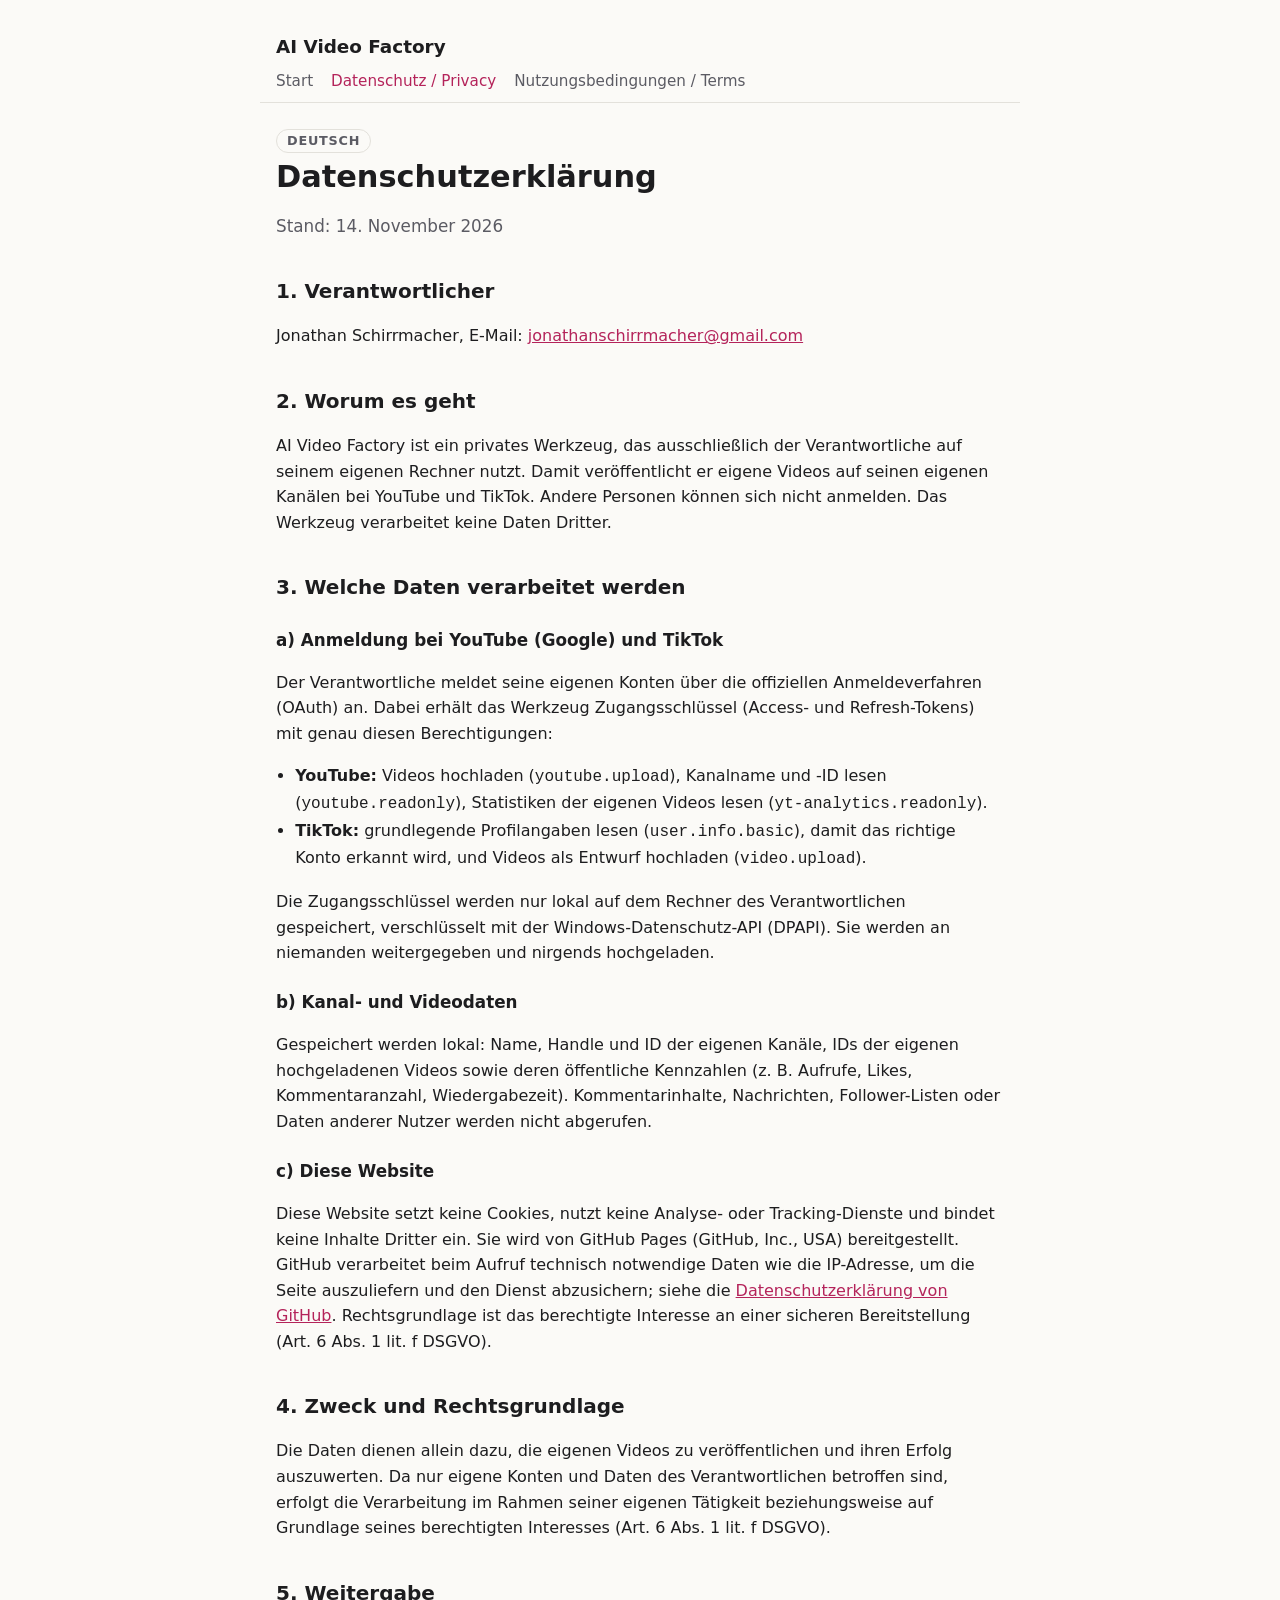
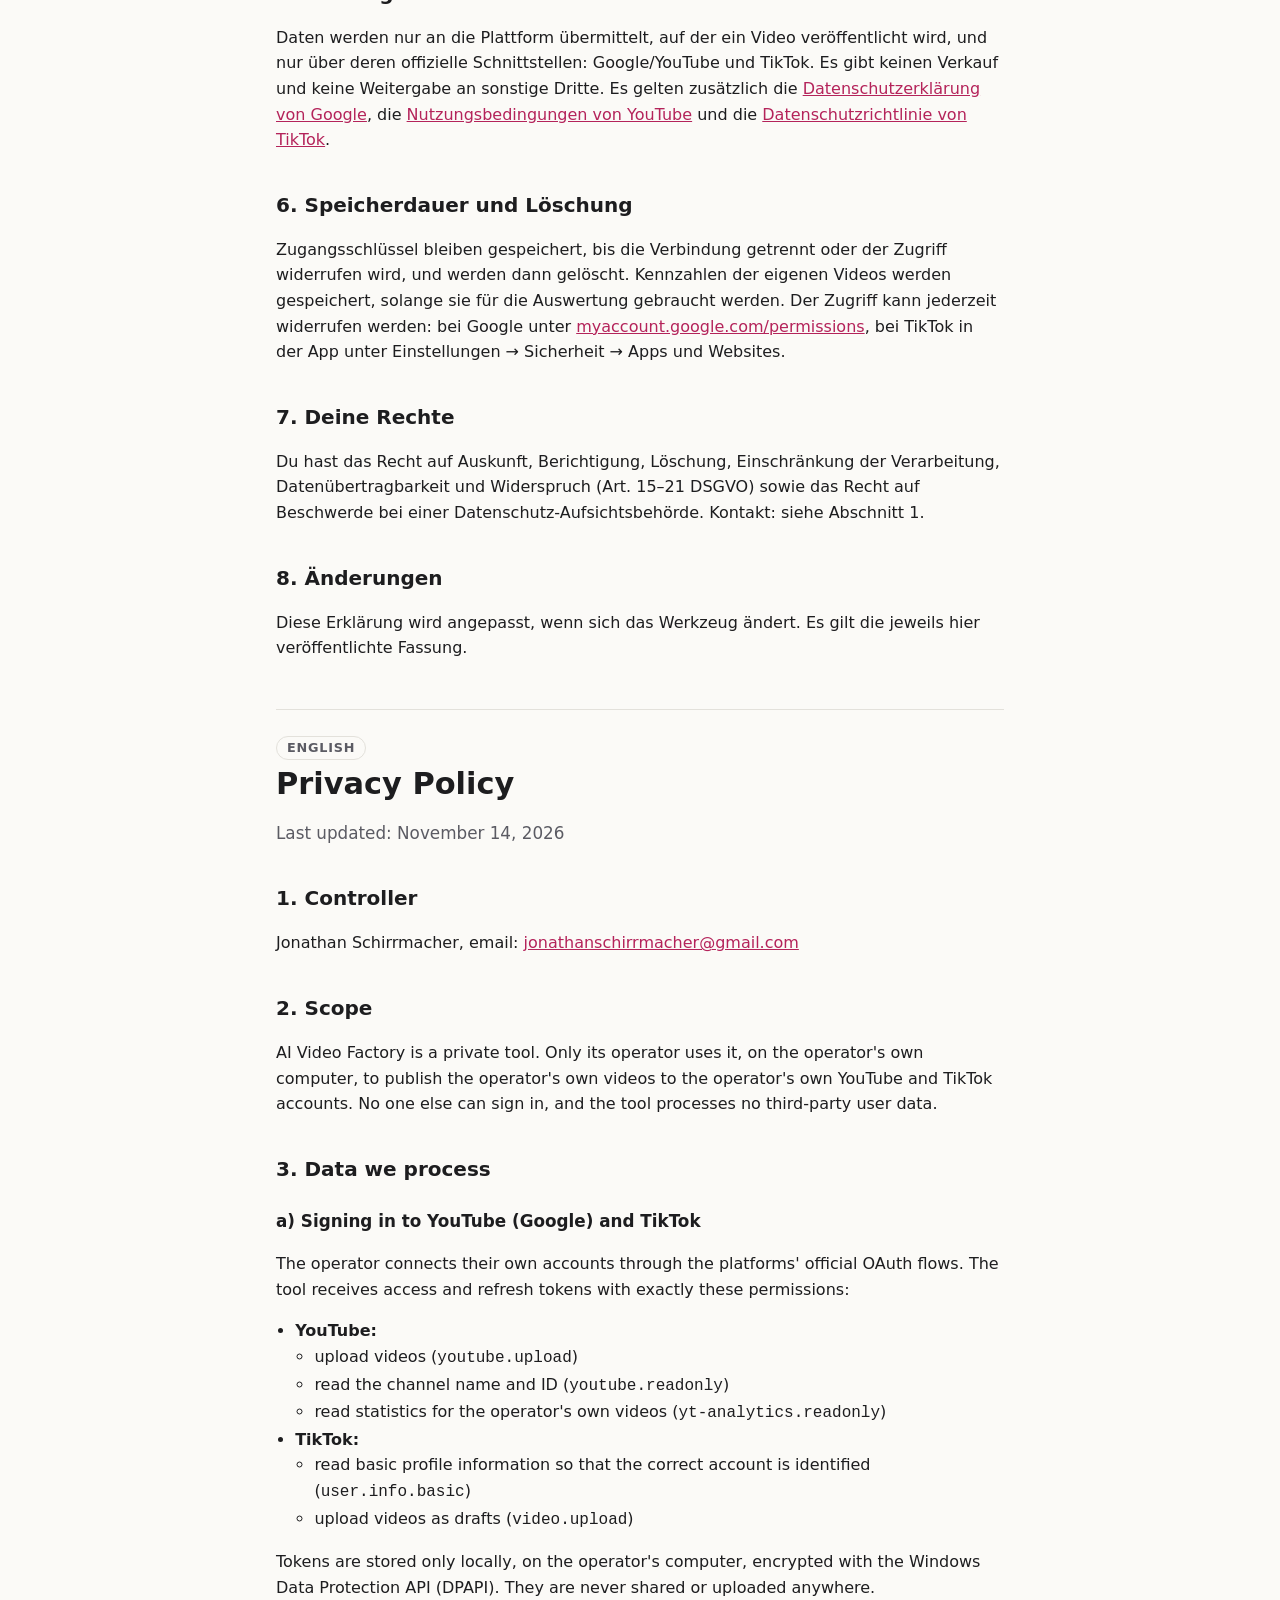
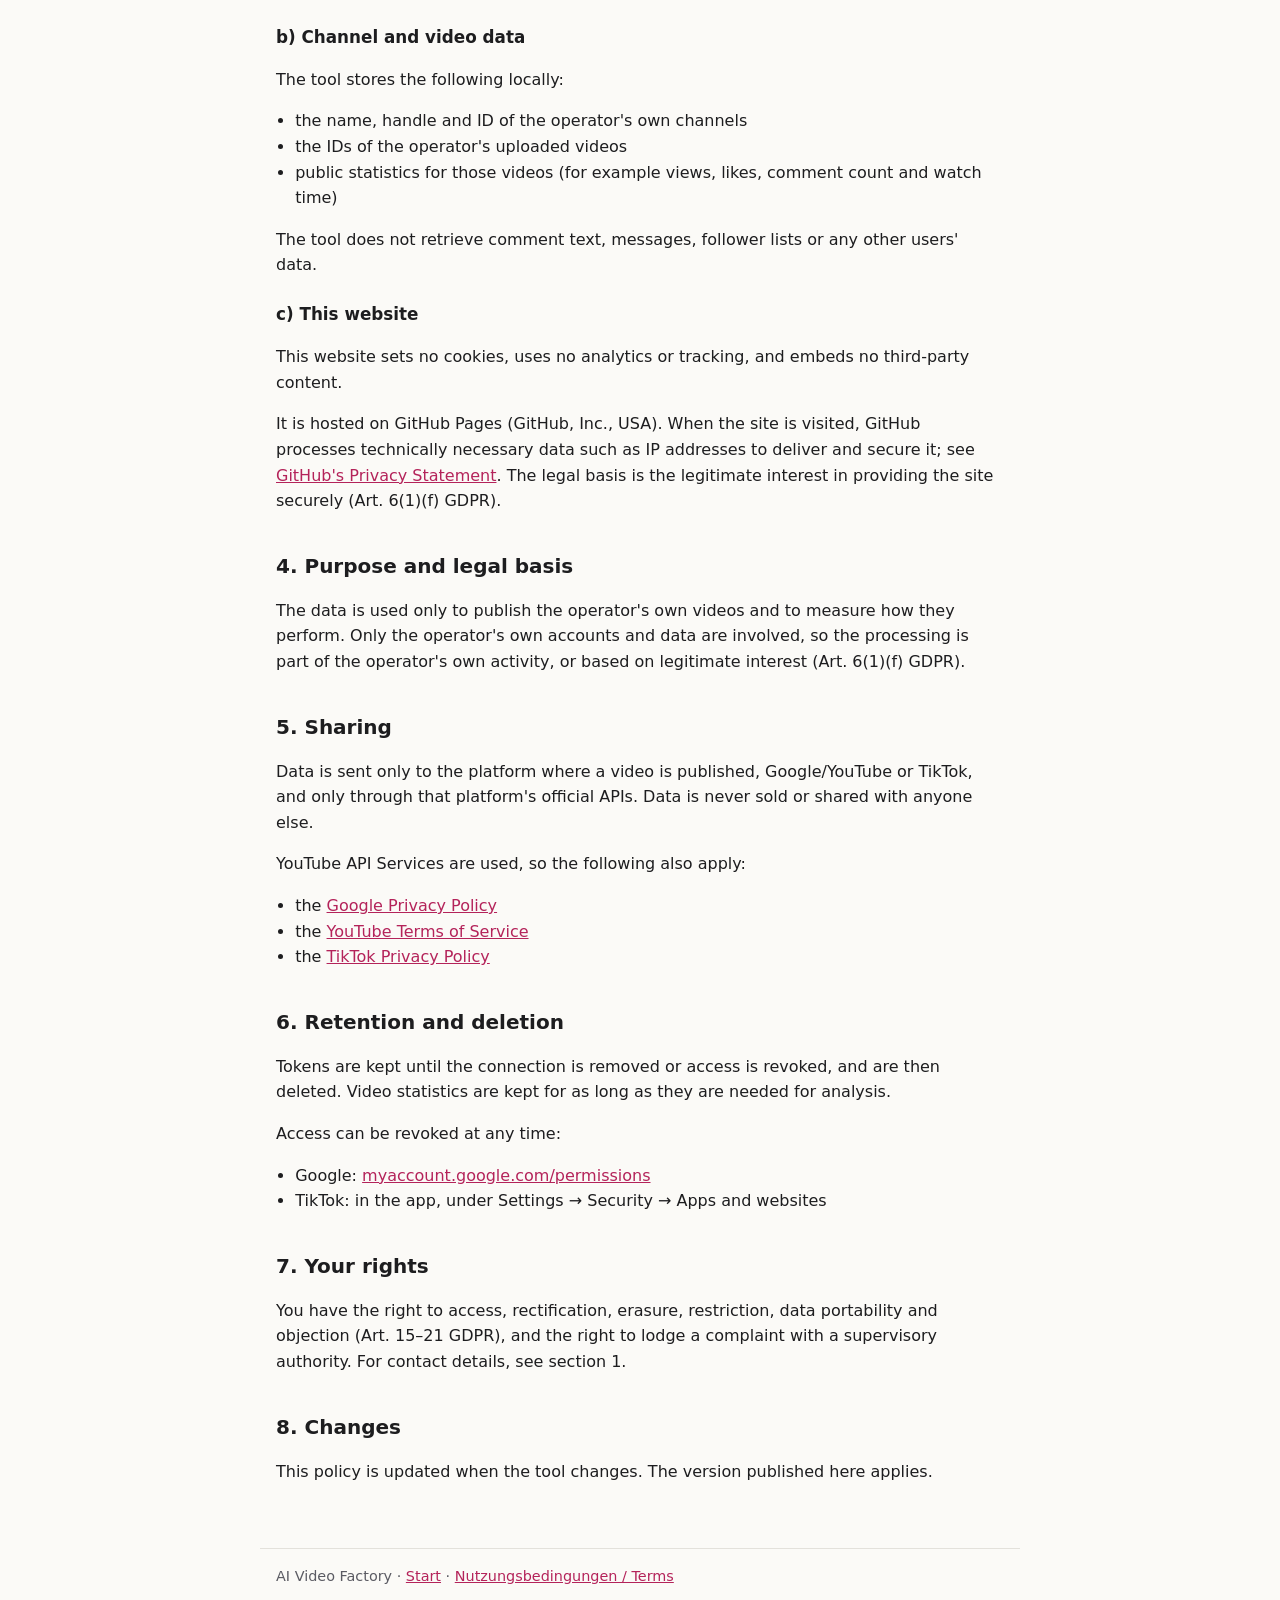
==== privacy.html @ d3d540ed "Website: Start, Datenschutz, Nutzungsbedingungen" ====
<!doctype html>
<html lang="de">
<head>
<meta charset="utf-8">
<meta name="robots" content="noindex, nofollow">
<meta name="viewport" content="width=device-width, initial-scale=1">
<title>Datenschutz – Privacy</title>
<meta name="description" content="Privacy Policy of AI Video Factory.">
<link rel="stylesheet" href="style.css">
</head>
<body>
<header>
  <a class="brand" href="index.html">AI Video Factory</a>
  <nav>
    <a href="index.html">Start</a>
    <a href="privacy.html" aria-current="page">Datenschutz / Privacy</a>
    <a href="terms.html">Nutzungsbedingungen / Terms</a>
  </nav>
</header>
<main>
  <section class="lang-block" lang="de">
    <span class="lang">Deutsch</span>
    <h1>Datenschutzerklärung</h1>
    <p class="lead">Stand: 14. November 2026</p>

    <h2>1. Verantwortlicher</h2>
    <p>Jonathan Schirrmacher, E-Mail: <a href="mailto:jonathanschirrmacher@gmail.com">jonathanschirrmacher@gmail.com</a></p>

    <h2>2. Worum es geht</h2>
    <p>AI Video Factory ist ein privates Werkzeug, das ausschließlich der Verantwortliche auf seinem eigenen Rechner nutzt. Damit veröffentlicht er eigene Videos auf seinen eigenen Kanälen bei YouTube und TikTok. Andere Personen können sich nicht anmelden. Das Werkzeug verarbeitet keine Daten Dritter.</p>

    <h2>3. Welche Daten verarbeitet werden</h2>
    <h3>a) Anmeldung bei YouTube (Google) und TikTok</h3>
    <p>Der Verantwortliche meldet seine eigenen Konten über die offiziellen Anmeldeverfahren (OAuth) an. Dabei erhält das Werkzeug Zugangsschlüssel (Access- und Refresh-Tokens) mit genau diesen Berechtigungen:</p>
    <ul>
      <li><strong>YouTube:</strong> Videos hochladen (<code>youtube.upload</code>), Kanalname und -ID lesen (<code>youtube.readonly</code>), Statistiken der eigenen Videos lesen (<code>yt-analytics.readonly</code>).</li>
      <li><strong>TikTok:</strong> grundlegende Profilangaben lesen (<code>user.info.basic</code>), damit das richtige Konto erkannt wird, und Videos als Entwurf hochladen (<code>video.upload</code>).</li>
    </ul>
    <p>Die Zugangsschlüssel werden nur lokal auf dem Rechner des Verantwortlichen gespeichert, verschlüsselt mit der Windows-Datenschutz-API (DPAPI). Sie werden an niemanden weitergegeben und nirgends hochgeladen.</p>
    <h3>b) Kanal- und Videodaten</h3>
    <p>Gespeichert werden lokal: Name, Handle und ID der eigenen Kanäle, IDs der eigenen hochgeladenen Videos sowie deren öffentliche Kennzahlen (z. B. Aufrufe, Likes, Kommentaranzahl, Wiedergabezeit). Kommentarinhalte, Nachrichten, Follower-Listen oder Daten anderer Nutzer werden nicht abgerufen.</p>
    <h3>c) Diese Website</h3>
    <p>Diese Website setzt keine Cookies, nutzt keine Analyse- oder Tracking-Dienste und bindet keine Inhalte Dritter ein. Sie wird von GitHub Pages (GitHub, Inc., USA) bereitgestellt. GitHub verarbeitet beim Aufruf technisch notwendige Daten wie die IP-Adresse, um die Seite auszuliefern und den Dienst abzusichern; siehe die <a href="https://docs.github.com/de/site-policy/privacy-policies/github-general-privacy-statement">Datenschutzerklärung von GitHub</a>. Rechtsgrundlage ist das berechtigte Interesse an einer sicheren Bereitstellung (Art. 6 Abs. 1 lit. f DSGVO).</p>

    <h2>4. Zweck und Rechtsgrundlage</h2>
    <p>Die Daten dienen allein dazu, die eigenen Videos zu veröffentlichen und ihren Erfolg auszuwerten. Da nur eigene Konten und Daten des Verantwortlichen betroffen sind, erfolgt die Verarbeitung im Rahmen seiner eigenen Tätigkeit beziehungsweise auf Grundlage seines berechtigten Interesses (Art. 6 Abs. 1 lit. f DSGVO).</p>

    <h2>5. Weitergabe</h2>
    <p>Daten werden nur an die Plattform übermittelt, auf der ein Video veröffentlicht wird, und nur über deren offizielle Schnittstellen: Google/YouTube und TikTok. Es gibt keinen Verkauf und keine Weitergabe an sonstige Dritte. Es gelten zusätzlich die <a href="https://policies.google.com/privacy">Datenschutzerklärung von Google</a>, die <a href="https://www.youtube.com/t/terms">Nutzungsbedingungen von YouTube</a> und die <a href="https://www.tiktok.com/legal/privacy-policy-eea">Datenschutzrichtlinie von TikTok</a>.</p>

    <h2>6. Speicherdauer und Löschung</h2>
    <p>Zugangsschlüssel bleiben gespeichert, bis die Verbindung getrennt oder der Zugriff widerrufen wird, und werden dann gelöscht. Kennzahlen der eigenen Videos werden gespeichert, solange sie für die Auswertung gebraucht werden. Der Zugriff kann jederzeit widerrufen werden: bei Google unter <a href="https://myaccount.google.com/permissions">myaccount.google.com/permissions</a>, bei TikTok in der App unter Einstellungen → Sicherheit → Apps und Websites.</p>

    <h2>7. Deine Rechte</h2>
    <p>Du hast das Recht auf Auskunft, Berichtigung, Löschung, Einschränkung der Verarbeitung, Datenübertragbarkeit und Widerspruch (Art. 15–21 DSGVO) sowie das Recht auf Beschwerde bei einer Datenschutz-Aufsichtsbehörde. Kontakt: siehe Abschnitt 1.</p>

    <h2>8. Änderungen</h2>
    <p>Diese Erklärung wird angepasst, wenn sich das Werkzeug ändert. Es gilt die jeweils hier veröffentlichte Fassung.</p>
  </section>

  <section class="lang-block" lang="en">
    <span class="lang">English</span>
    <h1>Privacy Policy</h1>
    <p class="lead">Last updated: November 14, 2026</p>

    <h2>1. Controller</h2>
    <p>Jonathan Schirrmacher, email: <a href="mailto:jonathanschirrmacher@gmail.com">jonathanschirrmacher@gmail.com</a></p>

    <h2>2. Scope</h2>
    <p>AI Video Factory is a private tool. Only its operator uses it, on the operator's own computer, to publish the operator's own videos to the operator's own YouTube and TikTok accounts. No one else can sign in, and the tool processes no third-party user data.</p>

    <h2>3. Data we process</h2>
    <h3>a) Signing in to YouTube (Google) and TikTok</h3>
    <p>The operator connects their own accounts through the platforms' official OAuth flows. The tool receives access and refresh tokens with exactly these permissions:</p>
    <ul>
      <li><strong>YouTube:</strong>
        <ul>
          <li>upload videos (<code>youtube.upload</code>)</li>
          <li>read the channel name and ID (<code>youtube.readonly</code>)</li>
          <li>read statistics for the operator's own videos (<code>yt-analytics.readonly</code>)</li>
        </ul>
      </li>
      <li><strong>TikTok:</strong>
        <ul>
          <li>read basic profile information so that the correct account is identified (<code>user.info.basic</code>)</li>
          <li>upload videos as drafts (<code>video.upload</code>)</li>
        </ul>
      </li>
    </ul>
    <p>Tokens are stored only locally, on the operator's computer, encrypted with the Windows Data Protection API (DPAPI). They are never shared or uploaded anywhere.</p>
    <h3>b) Channel and video data</h3>
    <p>The tool stores the following locally:</p>
    <ul>
      <li>the name, handle and ID of the operator's own channels</li>
      <li>the IDs of the operator's uploaded videos</li>
      <li>public statistics for those videos (for example views, likes, comment count and watch time)</li>
    </ul>
    <p>The tool does not retrieve comment text, messages, follower lists or any other users' data.</p>
    <h3>c) This website</h3>
    <p>This website sets no cookies, uses no analytics or tracking, and embeds no third-party content.</p>
    <p>It is hosted on GitHub Pages (GitHub, Inc., USA). When the site is visited, GitHub processes technically necessary data such as IP addresses to deliver and secure it; see <a href="https://docs.github.com/en/site-policy/privacy-policies/github-general-privacy-statement">GitHub's Privacy Statement</a>. The legal basis is the legitimate interest in providing the site securely (Art. 6(1)(f) GDPR).</p>

    <h2>4. Purpose and legal basis</h2>
    <p>The data is used only to publish the operator's own videos and to measure how they perform. Only the operator's own accounts and data are involved, so the processing is part of the operator's own activity, or based on legitimate interest (Art. 6(1)(f) GDPR).</p>

    <h2>5. Sharing</h2>
    <p>Data is sent only to the platform where a video is published, Google/YouTube or TikTok, and only through that platform's official APIs. Data is never sold or shared with anyone else.</p>
    <p>YouTube API Services are used, so the following also apply:</p>
    <ul>
      <li>the <a href="https://policies.google.com/privacy">Google Privacy Policy</a></li>
      <li>the <a href="https://www.youtube.com/t/terms">YouTube Terms of Service</a></li>
      <li>the <a href="https://www.tiktok.com/legal/privacy-policy-eea">TikTok Privacy Policy</a></li>
    </ul>

    <h2>6. Retention and deletion</h2>
    <p>Tokens are kept until the connection is removed or access is revoked, and are then deleted. Video statistics are kept for as long as they are needed for analysis.</p>
    <p>Access can be revoked at any time:</p>
    <ul>
      <li>Google: <a href="https://myaccount.google.com/permissions">myaccount.google.com/permissions</a></li>
      <li>TikTok: in the app, under Settings → Security → Apps and websites</li>
    </ul>

    <h2>7. Your rights</h2>
    <p>You have the right to access, rectification, erasure, restriction, data portability and objection (Art. 15–21 GDPR), and the right to lodge a complaint with a supervisory authority. For contact details, see section 1.</p>

    <h2>8. Changes</h2>
    <p>This policy is updated when the tool changes. The version published here applies.</p>
  </section>
</main>
<footer>AI Video Factory · <a href="index.html">Start</a> · <a href="terms.html">Nutzungsbedingungen / Terms</a></footer>
</body>
</html>
---- style.css ----
:root {
  --bg: #fbfaf7;
  --fg: #1d1d1f;
  --muted: #5b5b63;
  --line: #e3e1db;
  --accent: #b4235a;
  color-scheme: light dark;
}
@media (prefers-color-scheme: dark) {
  :root {
    --bg: #141416;
    --fg: #ececef;
    --muted: #a3a3ad;
    --line: #2d2d33;
    --accent: #f06a9b;
  }
}
* { box-sizing: border-box; }
body {
  margin: 0;
  background: var(--bg);
  color: var(--fg);
  font: 16px/1.6 system-ui, -apple-system, "Segoe UI", Roboto, sans-serif;
}
main, header, footer { max-width: 760px; margin: 0 auto; padding: 0 16px; }
header { padding-top: 32px; padding-bottom: 8px; border-bottom: 1px solid var(--line); }
header a.brand { color: var(--fg); text-decoration: none; font-weight: 700; font-size: 1.15rem; }
nav { display: flex; flex-wrap: wrap; gap: 4px 18px; margin-top: 8px; }
nav a { color: var(--muted); text-decoration: none; font-size: .95rem; }
nav a:hover, nav a[aria-current] { color: var(--accent); }
main { padding-top: 24px; padding-bottom: 48px; }
h1 { font-size: 1.9rem; line-height: 1.2; margin: .2em 0 .4em; }
h2 { font-size: 1.25rem; margin: 1.8em 0 .4em; }
h3 { font-size: 1.05rem; margin: 1.4em 0 .3em; }
a { color: var(--accent); }
p.lead { color: var(--muted); font-size: 1.05rem; }
.lang { display: inline-block; font-size: .8rem; font-weight: 600; letter-spacing: .06em; text-transform: uppercase; color: var(--muted); border: 1px solid var(--line); border-radius: 999px; padding: 1px 10px; }
section.lang-block + section.lang-block { margin-top: 48px; padding-top: 24px; border-top: 1px solid var(--line); }
ul { padding-left: 1.2em; }
footer { padding-top: 16px; padding-bottom: 32px; border-top: 1px solid var(--line); color: var(--muted); font-size: .9rem; }
.placeholder { background: #ffe9a8; color: #3b2f00; padding: 0 4px; border-radius: 3px; }
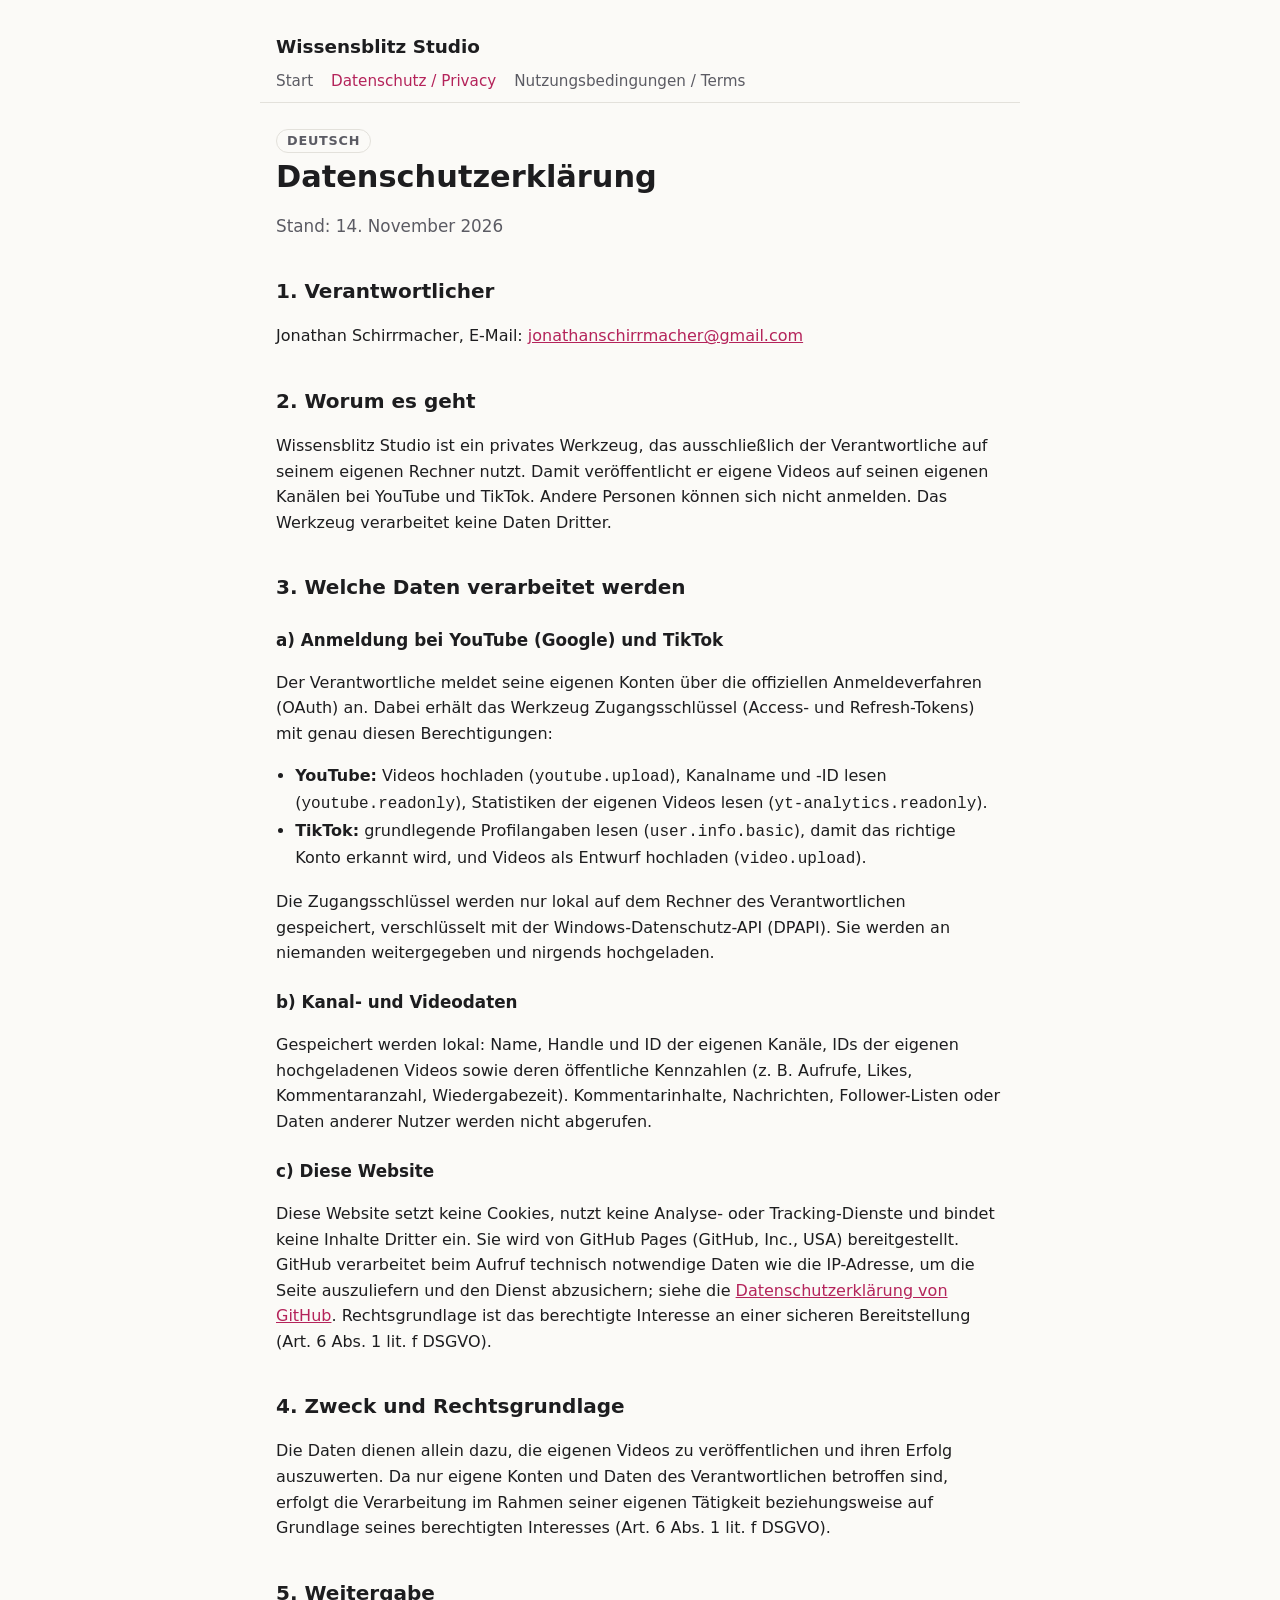
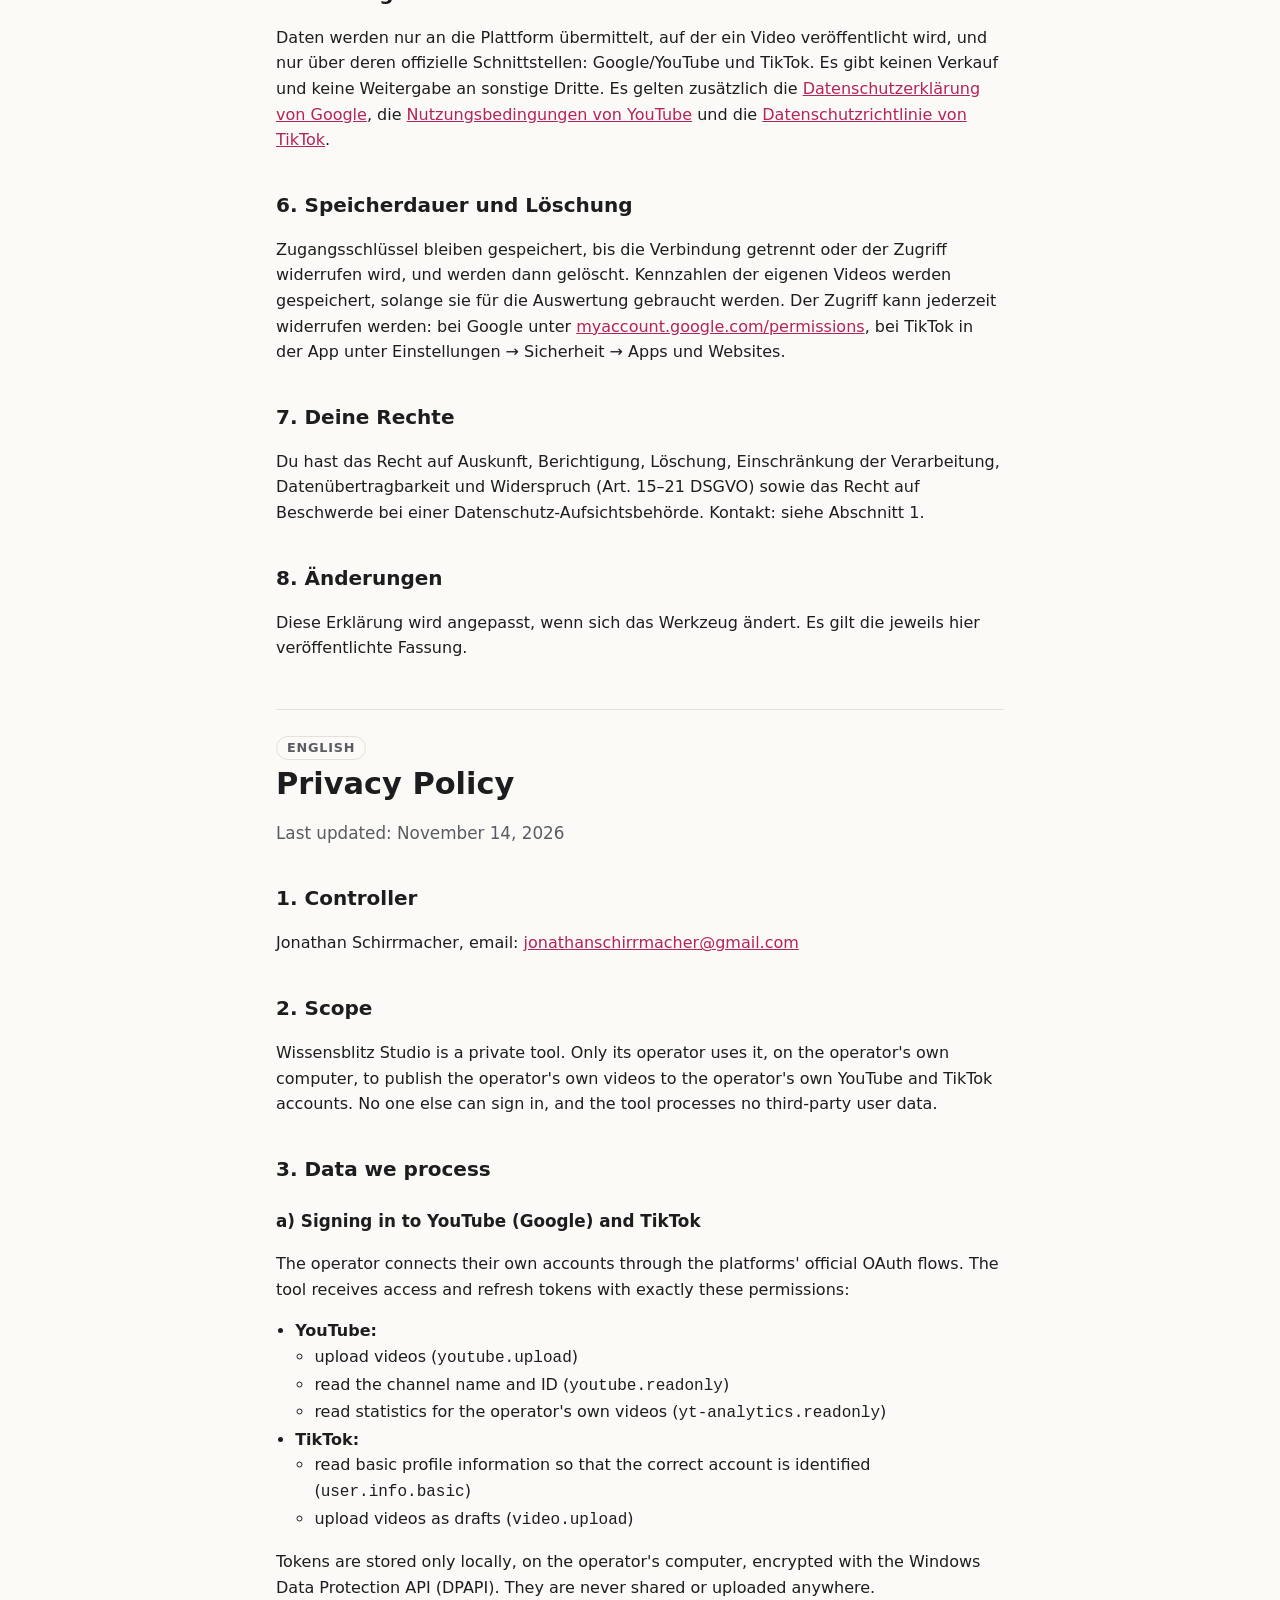
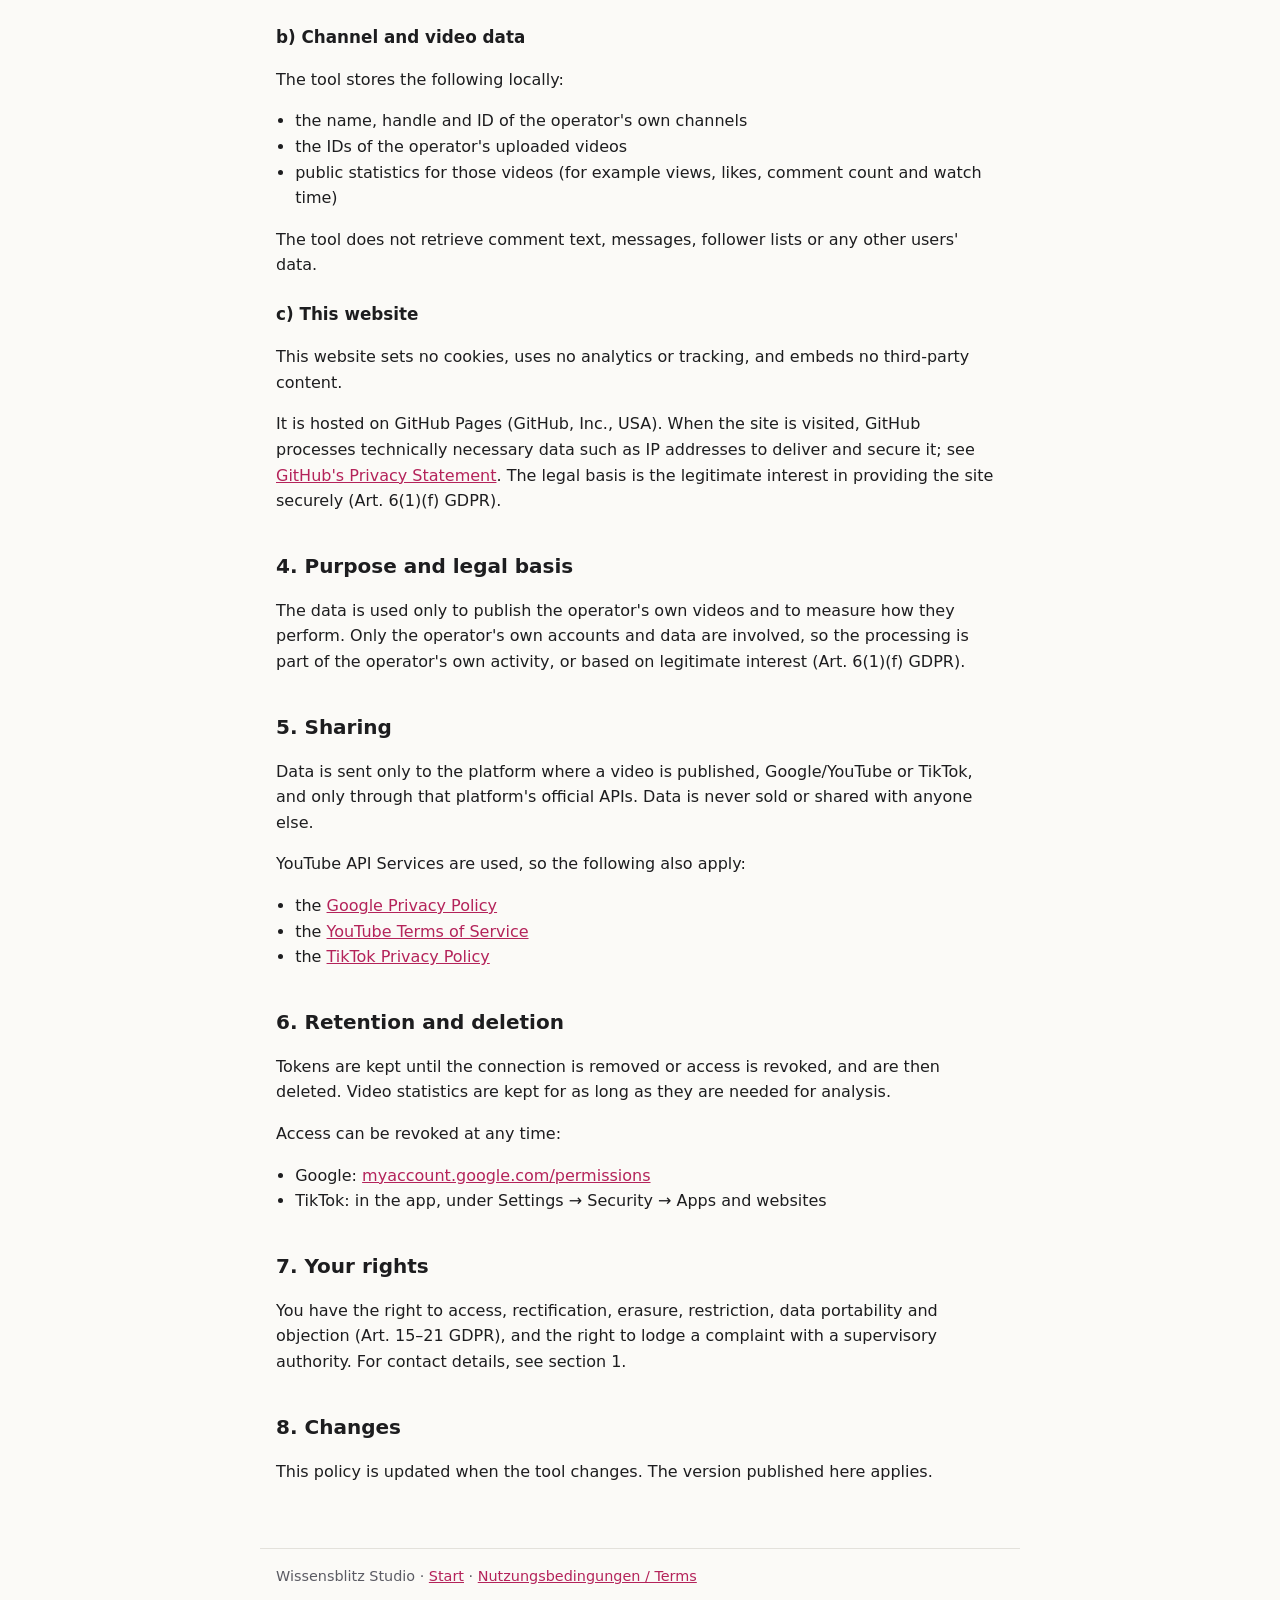
==== commit 54cf39d5: "Rename the tool to Wissensblitz Studio" ====
--- a/privacy.html
+++ b/privacy.html
@@ -5,12 +5,12 @@
 <meta name="robots" content="noindex, nofollow">
 <meta name="viewport" content="width=device-width, initial-scale=1">
 <title>Datenschutz – Privacy</title>
-<meta name="description" content="Privacy Policy of AI Video Factory.">
+<meta name="description" content="Privacy Policy of Wissensblitz Studio.">
 <link rel="stylesheet" href="style.css">
 </head>
 <body>
 <header>
-  <a class="brand" href="index.html">AI Video Factory</a>
+  <a class="brand" href="index.html">Wissensblitz Studio</a>
   <nav>
     <a href="index.html">Start</a>
     <a href="privacy.html" aria-current="page">Datenschutz / Privacy</a>
@@ -27,7 +27,7 @@
     <p>Jonathan Schirrmacher, E-Mail: <a href="mailto:jonathanschirrmacher@gmail.com">jonathanschirrmacher@gmail.com</a></p>
 
     <h2>2. Worum es geht</h2>
-    <p>AI Video Factory ist ein privates Werkzeug, das ausschließlich der Verantwortliche auf seinem eigenen Rechner nutzt. Damit veröffentlicht er eigene Videos auf seinen eigenen Kanälen bei YouTube und TikTok. Andere Personen können sich nicht anmelden. Das Werkzeug verarbeitet keine Daten Dritter.</p>
+    <p>Wissensblitz Studio ist ein privates Werkzeug, das ausschließlich der Verantwortliche auf seinem eigenen Rechner nutzt. Damit veröffentlicht er eigene Videos auf seinen eigenen Kanälen bei YouTube und TikTok. Andere Personen können sich nicht anmelden. Das Werkzeug verarbeitet keine Daten Dritter.</p>
 
     <h2>3. Welche Daten verarbeitet werden</h2>
     <h3>a) Anmeldung bei YouTube (Google) und TikTok</h3>
@@ -67,7 +67,7 @@
     <p>Jonathan Schirrmacher, email: <a href="mailto:jonathanschirrmacher@gmail.com">jonathanschirrmacher@gmail.com</a></p>
 
     <h2>2. Scope</h2>
-    <p>AI Video Factory is a private tool. Only its operator uses it, on the operator's own computer, to publish the operator's own videos to the operator's own YouTube and TikTok accounts. No one else can sign in, and the tool processes no third-party user data.</p>
+    <p>Wissensblitz Studio is a private tool. Only its operator uses it, on the operator's own computer, to publish the operator's own videos to the operator's own YouTube and TikTok accounts. No one else can sign in, and the tool processes no third-party user data.</p>
 
     <h2>3. Data we process</h2>
     <h3>a) Signing in to YouTube (Google) and TikTok</h3>
@@ -127,6 +127,6 @@
     <p>This policy is updated when the tool changes. The version published here applies.</p>
   </section>
 </main>
-<footer>AI Video Factory · <a href="index.html">Start</a> · <a href="terms.html">Nutzungsbedingungen / Terms</a></footer>
+<footer>Wissensblitz Studio · <a href="index.html">Start</a> · <a href="terms.html">Nutzungsbedingungen / Terms</a></footer>
 </body>
 </html>
